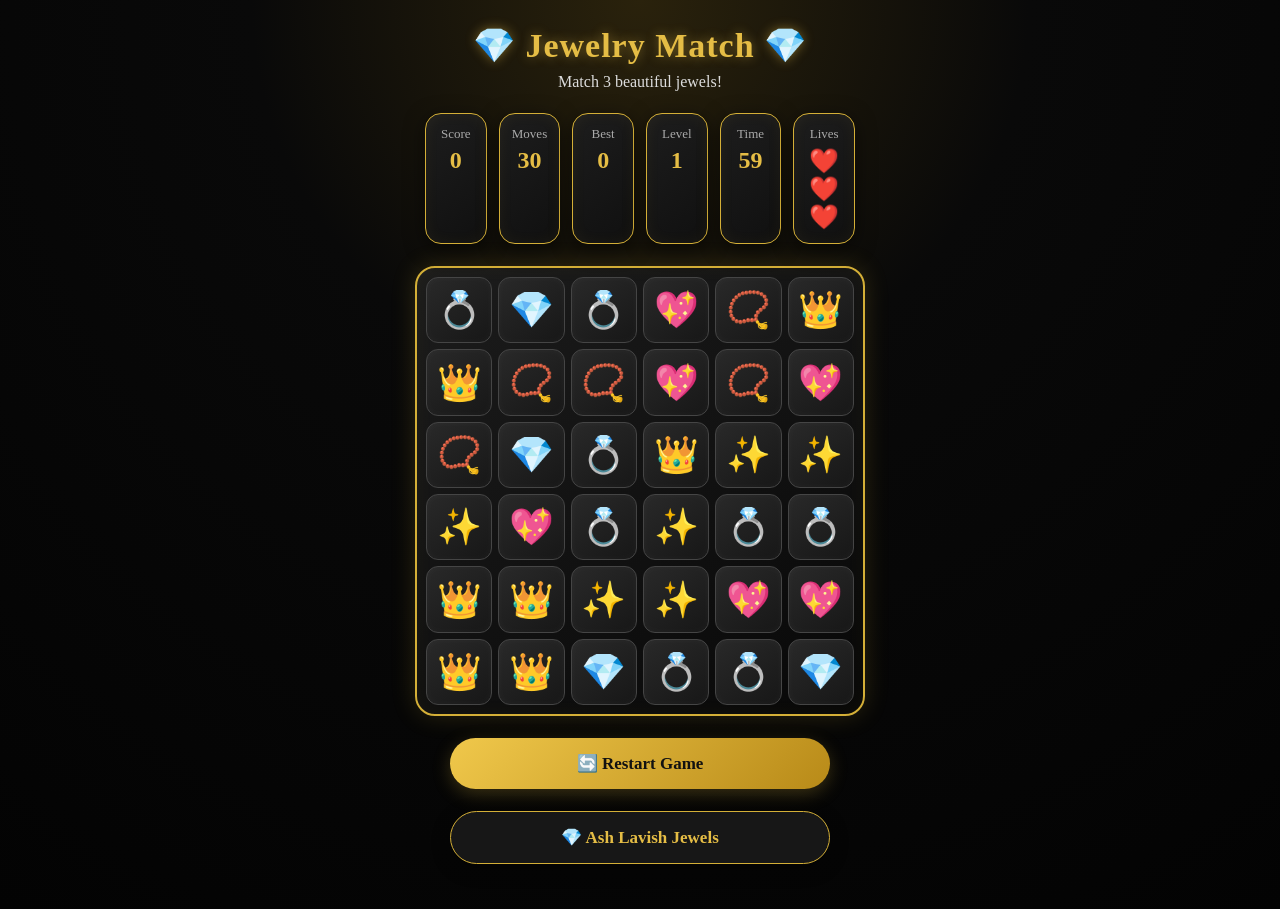
==== index.html @ 8ea7297c "Create index.html" ====
<!DOCTYPE html>
<html lang="en">
<head>
    <meta charset="UTF-8">
    <meta name="viewport" content="width=device-width, initial-scale=1.0">

    <title>Ash Lavish Jewels - Jewelry Match</title>

    <link rel="stylesheet" href="game.css">
</head>

<body>

    <div class="game-container">

        <h1>💎 Jewelry Match 💎</h1>

        <p class="subtitle">Match 3 beautiful jewels!</p>

        <div class="game-info">
            <div>
                <span>Score</span>
                <strong id="score">0</strong>
            </div>

            <div>
                <span>Moves</span>
                <strong id="moves">30</strong>
            </div>
            
            <div>
    <span>Best</span>
    <strong id="highScore">0</strong>
</div>

<div>
    <span>Level</span>
    <strong id="level">1</strong>
</div>

<div>
    <span>Time</span>
    <strong id="timer">60</strong>
</div>

<div>
    <span>Lives</span>
    <strong id="lives">❤️❤️❤️</strong>
</div>
        </div>

        <div id="gameBoard" class="game-board"></div>

        <button id="restartBtn" class="restart-btn">
            🔄 Restart Game
        </button>

        <button id="backBtn" class="back-btn">
            💎 Ash Lavish Jewels
        </button>

    </div>

    <script src="game.js"></script>

</body>
                  </html>
---- game.css ----
* {
    box-sizing: border-box;
    margin: 0;
    padding: 0;
}

body {
    min-height: 100vh;
    background:
        radial-gradient(circle at top, #2a220c 0%, #090909 35%, #030303 100%);
    color: #fff;
    font-family: Georgia, serif;
    text-align: center;
    overflow-x: hidden;
}

.game-container {
    width: 100%;
    max-width: 520px;
    margin: auto;
    padding: 25px 14px 45px;
}

/* TITLE */

h1 {
    color: #e5bd45;
    font-size: 34px;
    letter-spacing: 1px;
    text-shadow: 0 0 12px rgba(229, 189, 69, 0.45);
    margin-bottom: 8px;
}

.subtitle {
    color: #ddd;
    font-size: 16px;
    margin-bottom: 22px;
}

/* SCORE / MOVES */

.game-info {
    display: flex;
    justify-content: space-between;
    gap: 12px;
    margin: 0 auto 22px;
    max-width: 430px;
}

.game-info div {
    flex: 1;
    background: linear-gradient(145deg, #1d1d1d, #101010);
    border: 1px solid #d4af37;
    border-radius: 16px;
    padding: 12px 10px;
    box-shadow:
        0 5px 20px rgba(0, 0, 0, 0.5),
        inset 0 0 15px rgba(212, 175, 55, 0.06);
}

.game-info span {
    display: block;
    color: #aaa;
    font-size: 13px;
    margin-bottom: 5px;
}

.game-info strong {
    color: #e5bd45;
    font-size: 24px;
}

/* GAME BOARD */

.game-board {
    width: 100%;
    max-width: 450px;
    margin: auto;
    display: grid;
    grid-template-columns: repeat(6, 1fr);
    gap: 6px;
    padding: 9px;

    background: linear-gradient(145deg, #1c1c1c, #080808);

    border: 2px solid #d4af37;
    border-radius: 20px;

    box-shadow:
        0 0 25px rgba(212, 175, 55, 0.18),
        inset 0 0 20px rgba(212, 175, 55, 0.04);
}

/* JEWEL */

.jewel {
    aspect-ratio: 1 / 1;

    display: flex;
    align-items: center;
    justify-content: center;

    background: linear-gradient(145deg, #292929, #171717);

    border: 1px solid #454545;
    border-radius: 12px;

    font-size: clamp(24px, 7vw, 36px);

    cursor: pointer;
    user-select: none;

    transition:
        transform 0.18s ease,
        border 0.18s ease,
        box-shadow 0.18s ease,
        background 0.18s ease;

    box-shadow:
        inset 0 0 10px rgba(255, 255, 255, 0.03);
}

/* TAP EFFECT */

.jewel:active {
    transform: scale(0.82);
}

/* SELECTED JEWEL */

.jewel.selected {
    border: 2px solid #f7d96a;

    background: linear-gradient(145deg, #3b3012, #171717);

    transform: scale(0.91);

    box-shadow:
        0 0 12px rgba(247, 217, 106, 0.75),
        inset 0 0 12px rgba(247, 217, 106, 0.12);
}

/* MATCH ANIMATION */

.jewel.matching {
    animation: jewelMatch 0.45s ease forwards;
}

@keyframes jewelMatch {

    0% {
        transform: scale(1);
        opacity: 1;
    }

    40% {
        transform: scale(1.25) rotate(8deg);
    }

    100% {
        transform: scale(0);
        opacity: 0;
    }
}

/* BUTTONS */

.restart-btn,
.back-btn {
    width: 90%;
    max-width: 380px;

    padding: 15px;

    margin-top: 22px;

    border-radius: 30px;

    font-family: Georgia, serif;
    font-size: 17px;
    font-weight: bold;

    cursor: pointer;

    transition:
        transform 0.2s ease,
        box-shadow 0.2s ease;
}

.restart-btn {
    background: linear-gradient(135deg, #f0c84b, #b88a18);
    color: #111;
    border: none;

    box-shadow:
        0 5px 18px rgba(212, 175, 55, 0.25);
}

.back-btn {
    background: #171717;
    color: #e5bd45;

    border: 1px solid #d4af37;

    box-shadow:
        0 5px 18px rgba(0, 0, 0, 0.4);
}

.restart-btn:active,
.back-btn:active {
    transform: scale(0.96);
}

/* MOBILE */

@media (max-width: 380px) {

    .game-container {
        padding-left: 9px;
        padding-right: 9px;
    }

    h1 {
        font-size: 28px;
    }

    .subtitle {
        font-size: 14px;
    }

    .game-board {
        gap: 4px;
        padding: 6px;
        border-radius: 16px;
    }

    .jewel {
        border-radius: 9px;
    }

    .game-info div {
        padding: 9px 5px;
    }

    .game-info strong {
        font-size: 21px;
    }
}
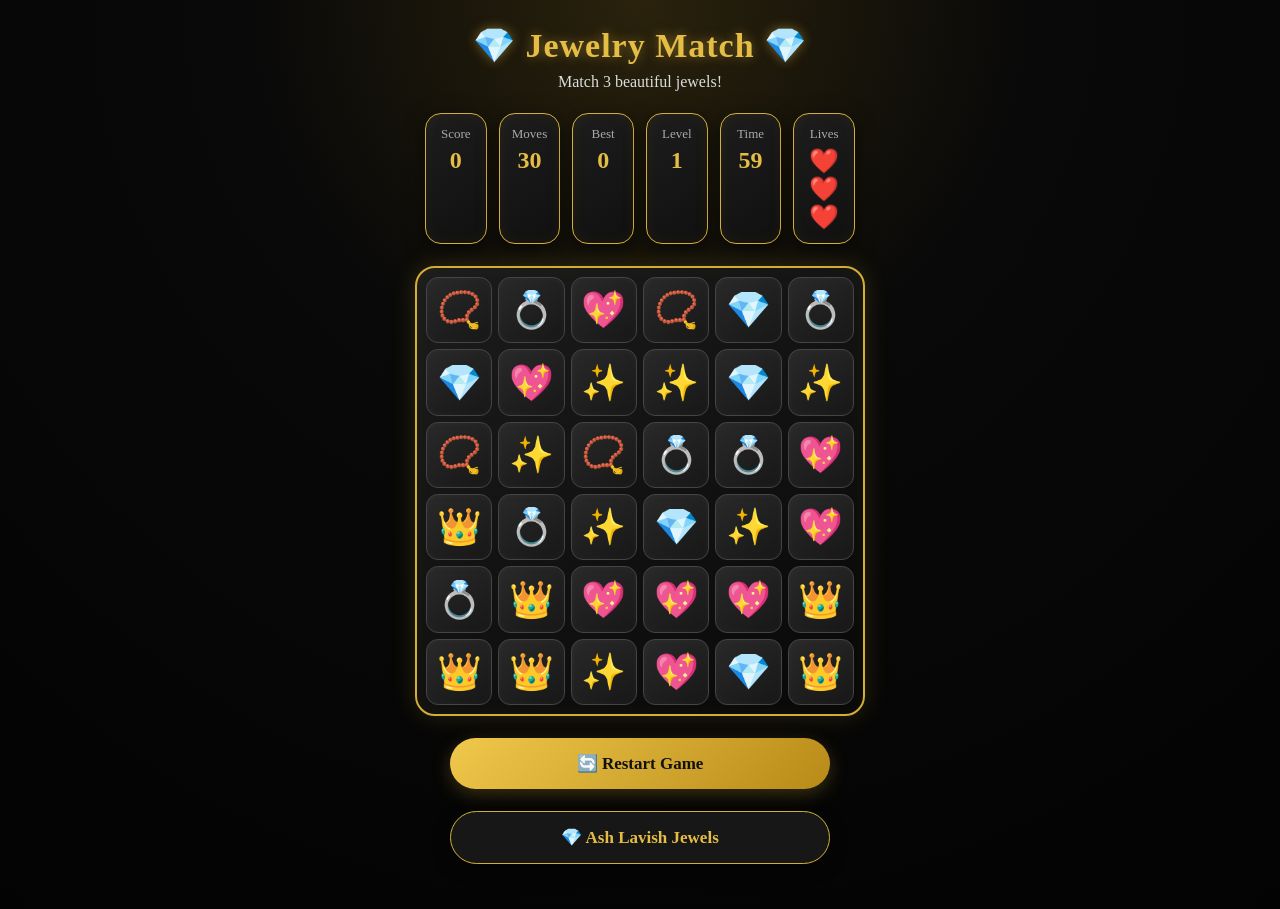
==== commit fd6ab0f4: "Update index.html" ====
--- a/index.html
+++ b/index.html
@@ -7,6 +7,7 @@
     <title>Ash Lavish Jewels - Jewelry Match</title>
 
     <link rel="stylesheet" href="game.css">
+    <link rel="manifest" href="manifest.json">
 </head>
 
 <body>
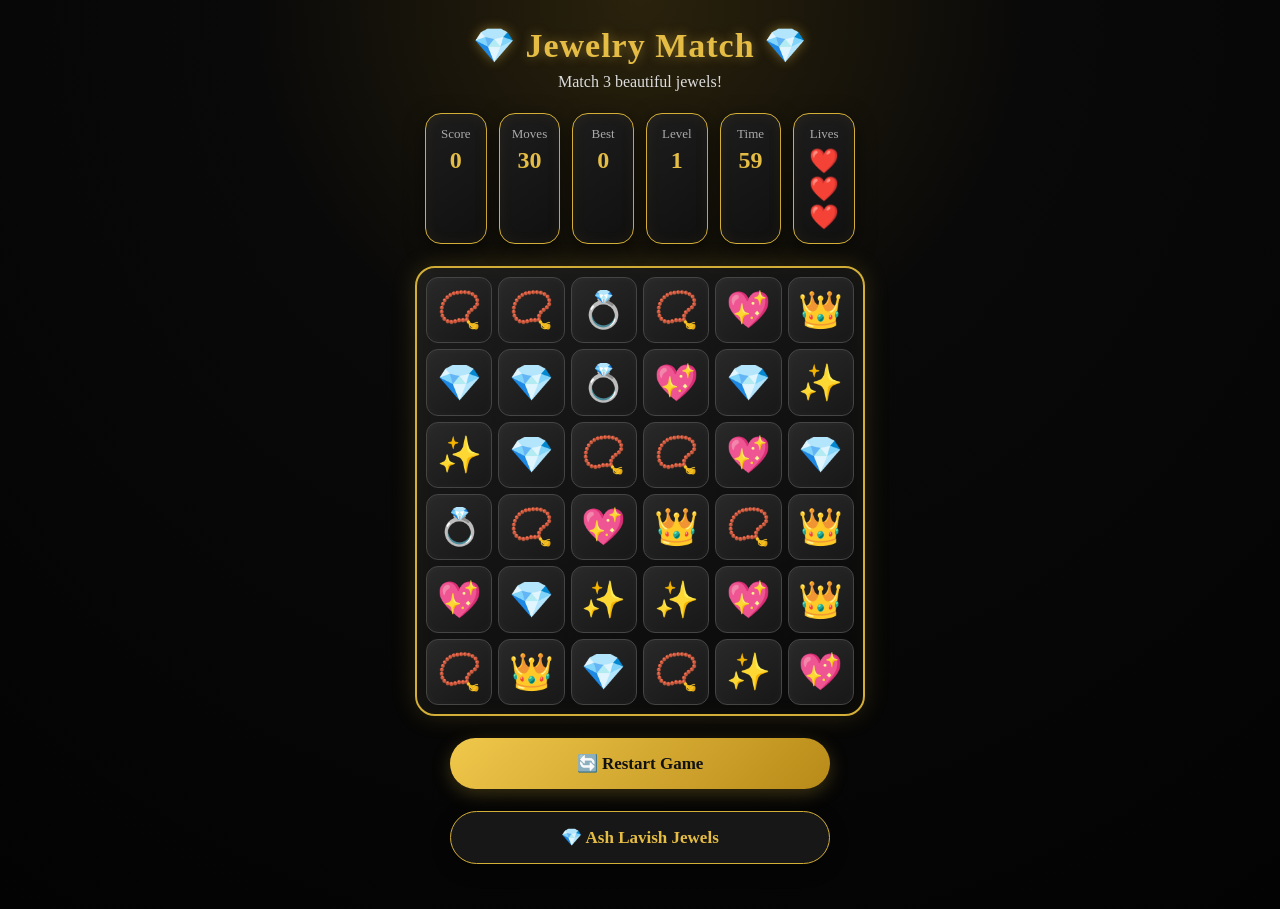
==== commit 3d8ede5d: "Update index.html" ====
--- a/index.html
+++ b/index.html
@@ -8,6 +8,7 @@
 
     <link rel="stylesheet" href="game.css">
     <link rel="manifest" href="manifest.json">
+    <meta name="theme-color" content="#d4af37">
 </head>
 
 <body>
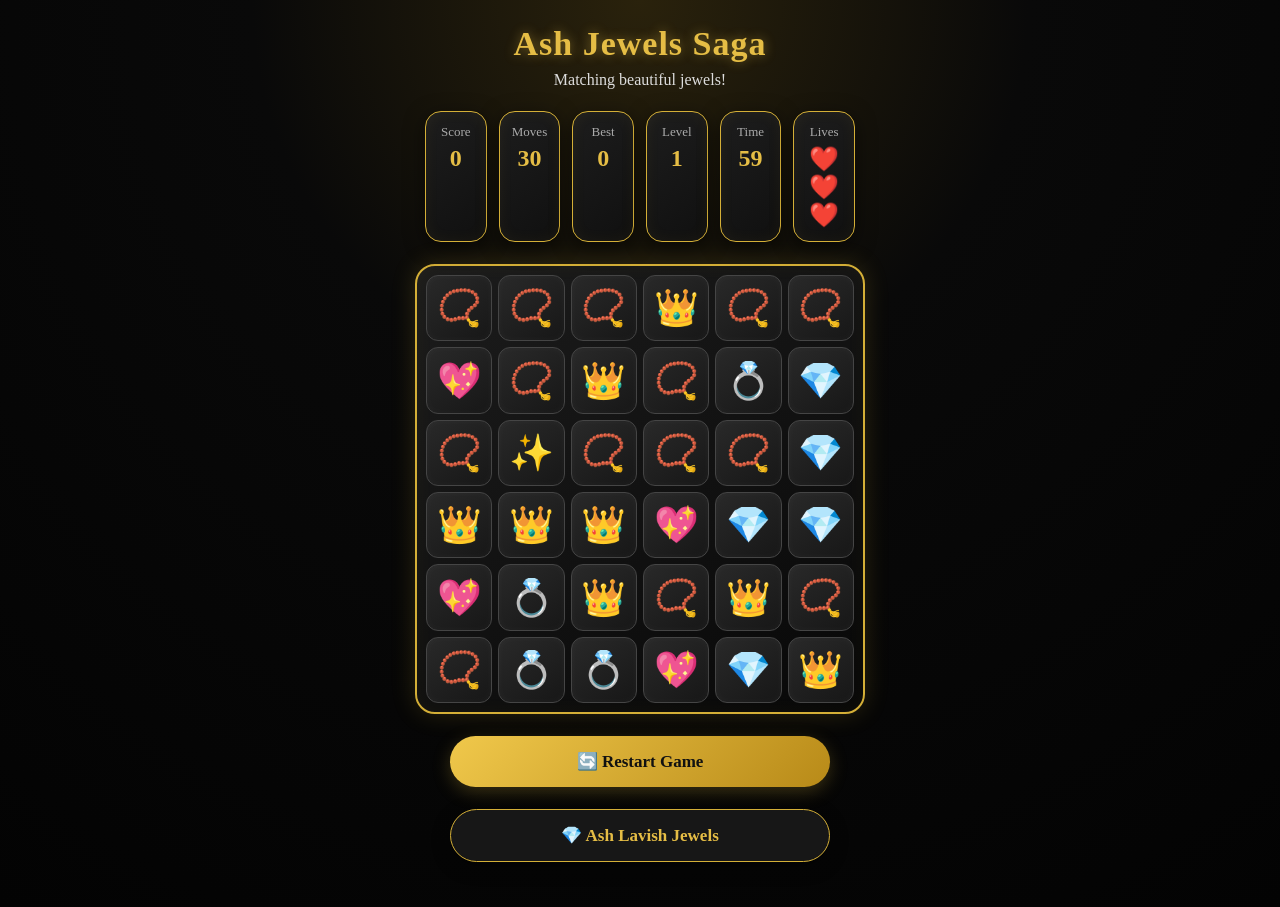
==== commit 4d5cd372: "Update index.html" ====
--- a/index.html
+++ b/index.html
@@ -15,9 +15,9 @@
 
     <div class="game-container">
 
-        <h1>💎 Jewelry Match 💎</h1>
+        <h1>Ash Jewels Saga</h1>
 
-        <p class="subtitle">Match 3 beautiful jewels!</p>
+        <p class="subtitle">Matching beautiful jewels!</p>
 
         <div class="game-info">
             <div>
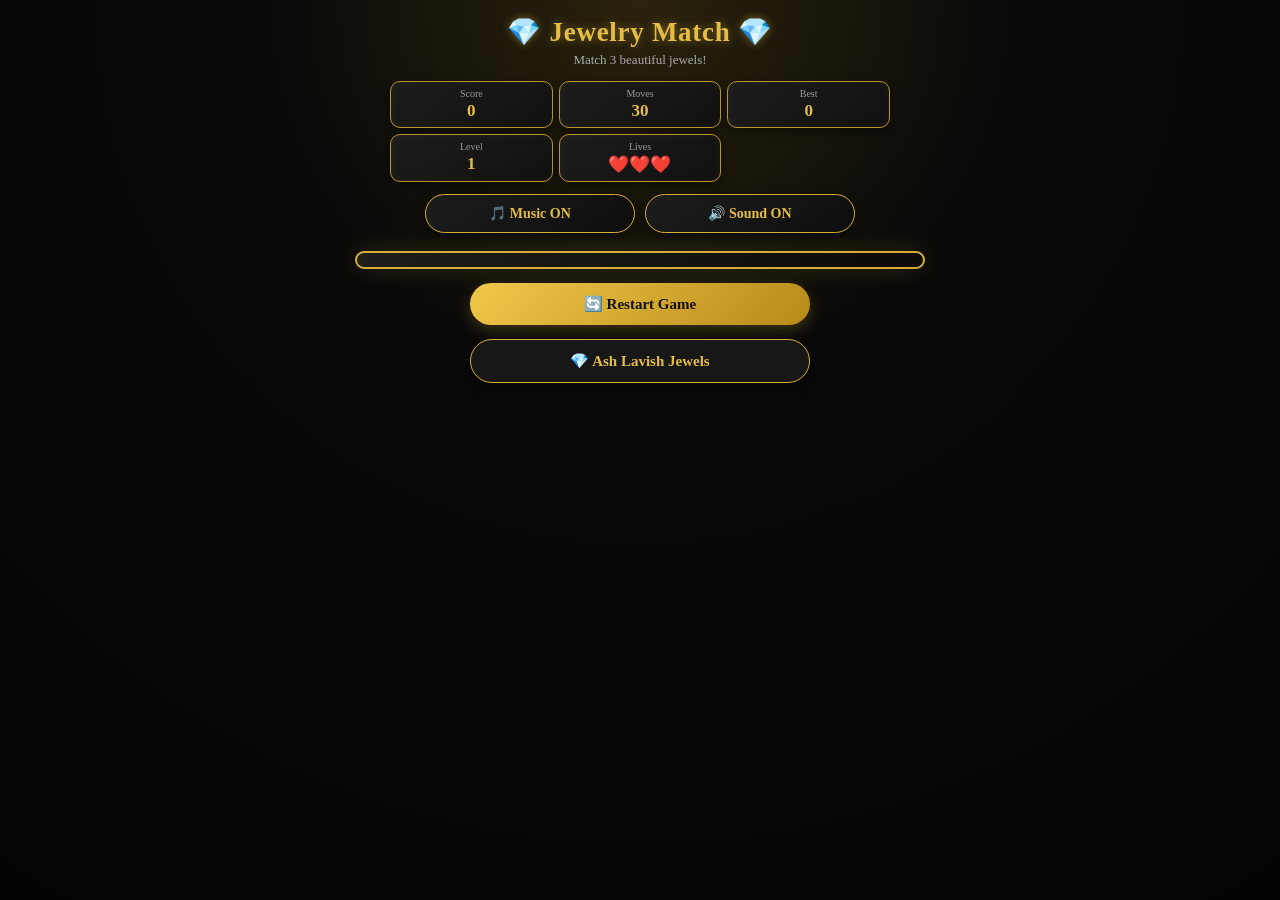
==== commit 8e7e7efe: "Update index.html" ====
--- a/index.html
+++ b/index.html
@@ -1,69 +1,147 @@
 <!DOCTYPE html>
 <html lang="en">
+
 <head>
     <meta charset="UTF-8">
-    <meta name="viewport" content="width=device-width, initial-scale=1.0">
+
+    <meta
+        name="viewport"
+        content="width=device-width, initial-scale=1.0"
+    >
 
     <title>Ash Lavish Jewels - Jewelry Match</title>
 
     <link rel="stylesheet" href="game.css">
-    <link rel="manifest" href="manifest.json">
-    <meta name="theme-color" content="#d4af37">
 </head>
 
 <body>
 
-    <div class="game-container">
+<div class="game-container">
 
-        <h1>Ash Jewels Saga</h1>
+    <h1>💎 Jewelry Match 💎</h1>
 
-        <p class="subtitle">Matching beautiful jewels!</p>
+    <p class="subtitle">
+        Match 3 beautiful jewels!
+    </p>
 
-        <div class="game-info">
-            <div>
-                <span>Score</span>
-                <strong id="score">0</strong>
-            </div>
 
-            <div>
-                <span>Moves</span>
-                <strong id="moves">30</strong>
-            </div>
-            
-            <div>
-    <span>Best</span>
-    <strong id="highScore">0</strong>
+    <div class="game-info">
+
+        <div>
+            <span>Score</span>
+            <strong id="score">0</strong>
+        </div>
+
+        <div>
+            <span>Moves</span>
+            <strong id="moves">30</strong>
+        </div>
+
+        <div>
+            <span>Best</span>
+            <strong id="highScore">0</strong>
+        </div>
+
+        <div>
+            <span>Level</span>
+            <strong id="level">1</strong>
+        </div>
+
+        <div>
+            <span>Lives</span>
+            <strong id="lives">❤️❤️❤️</strong>
+        </div>
+
+    </div>
+
+<div class="sound-controls">
+
+    <button id="musicBtn" class="sound-btn">
+        🎵 Music ON
+    </button>
+
+    <button id="soundBtn" class="sound-btn">
+        🔊 Sound ON
+    </button>
+
 </div>
 
-<div>
-    <span>Level</span>
-    <strong id="level">1</strong>
+    <div
+        id="gameBoard"
+        class="game-board"
+    ></div>
+
+
+    <button
+        id="restartBtn"
+        class="restart-btn"
+    >
+        🔄 Restart Game
+    </button>
+
+
+    <button
+        id="backBtn"
+        class="back-btn"
+    >
+        💎 Ash Lavish Jewels
+    </button>
+
 </div>
 
-<div>
-    <span>Time</span>
-    <strong id="timer">60</strong>
-</div>
 
-<div>
-    <span>Lives</span>
-    <strong id="lives">❤️❤️❤️</strong>
-</div>
-        </div>
+<!-- GAME MESSAGE -->
 
-        <div id="gameBoard" class="game-board"></div>
+<div
+    id="gameMessage"
+    class="game-message hidden"
+>
 
-        <button id="restartBtn" class="restart-btn">
-            🔄 Restart Game
-        </button>
+    <div class="message-box">
 
-        <button id="backBtn" class="back-btn">
-            💎 Ash Lavish Jewels
+        <div
+            id="messageTitle"
+            class="message-title"
+        ></div>
+
+        <div
+            id="messageText"
+            class="message-text"
+        ></div>
+
+        <button
+            id="playAgainBtn"
+            class="play-again-btn"
+        >
+            🔄 Play Again
         </button>
 
     </div>
 
-    <script src="game.js"></script>
+</div>
+
+<div id="gameMessage" class="game-message hidden">
+
+    <div class="message-box">
+
+        <div id="messageTitle" class="message-title">
+            💎 GAME OVER 💎
+        </div>
+
+        <div id="messageText" class="message-text">
+            Your Score: 0
+        </div>
+
+        <button
+            id="playAgainBtn"
+            class="play-again-btn"
+        >
+            🔄 Play Again
+        </button>
+
+    </div>
+</div>
+<script src="game.js"></script>
 
 </body>
-                  </html>
+            </html>
--- a/game.css
+++ b/game.css
@@ -6,109 +6,201 @@
 
 body {
     min-height: 100vh;
-    background:
-        radial-gradient(circle at top, #2a220c 0%, #090909 35%, #030303 100%);
+
+    background:
+        radial-gradient(
+            circle at top,
+            #2a220c 0%,
+            #090909 35%,
+            #030303 100%
+        );
+
     color: #fff;
+
     font-family: Georgia, serif;
+
     text-align: center;
+
     overflow-x: hidden;
 }
+
+
+/* =========================
+   GAME CONTAINER
+========================= */
 
 .game-container {
     width: 100%;
-    max-width: 520px;
+
+    max-width: 600px;
+
     margin: auto;
-    padding: 25px 14px 45px;
-}
-
-/* TITLE */
+
+    padding: 16px 10px 35px;
+}
+
+
+/* =========================
+   TITLE
+========================= */
 
 h1 {
     color: #e5bd45;
-    font-size: 34px;
-    letter-spacing: 1px;
-    text-shadow: 0 0 12px rgba(229, 189, 69, 0.45);
-    margin-bottom: 8px;
+
+    font-size: 27px;
+
+    letter-spacing: 0.7px;
+
+    text-shadow:
+        0 0 10px
+        rgba(229, 189, 69, 0.45);
+
+    margin-bottom: 4px;
 }
 
 .subtitle {
-    color: #ddd;
-    font-size: 16px;
-    margin-bottom: 22px;
-}
-
-/* SCORE / MOVES */
+    color: #aaa;
+
+    font-size: 13px;
+
+    margin-bottom: 13px;
+}
+
+
+/* =========================
+   GAME INFO
+========================= */
 
 .game-info {
-    display: flex;
-    justify-content: space-between;
-    gap: 12px;
-    margin: 0 auto 22px;
-    max-width: 430px;
+    display: grid;
+
+    grid-template-columns:
+        repeat(3, 1fr);
+
+    gap: 6px;
+
+    margin: 0 auto 12px;
+
+    width: 100%;
+
+    max-width: 500px;
 }
 
 .game-info div {
-    flex: 1;
-    background: linear-gradient(145deg, #1d1d1d, #101010);
-    border: 1px solid #d4af37;
-    border-radius: 16px;
-    padding: 12px 10px;
-    box-shadow:
-        0 5px 20px rgba(0, 0, 0, 0.5),
-        inset 0 0 15px rgba(212, 175, 55, 0.06);
+    background:
+        linear-gradient(
+            145deg,
+            #1d1d1d,
+            #101010
+        );
+
+    border: 1px solid #b9962e;
+
+    border-radius: 10px;
+
+    padding: 6px 4px;
+
+    box-shadow:
+        0 3px 10px
+        rgba(0, 0, 0, 0.45),
+
+        inset 0 0 10px
+        rgba(212, 175, 55, 0.05);
 }
 
 .game-info span {
     display: block;
-    color: #aaa;
-    font-size: 13px;
-    margin-bottom: 5px;
+
+    color: #999;
+
+    font-size: 10px;
+
+    margin-bottom: 2px;
 }
 
 .game-info strong {
     color: #e5bd45;
-    font-size: 24px;
-}
-
-/* GAME BOARD */
+
+    font-size: 17px;
+}
+
+
+/* =========================
+   GAME BOARD
+========================= */
 
 .game-board {
     width: 100%;
-    max-width: 450px;
+
+    max-width: 570px;
+
     margin: auto;
+
     display: grid;
-    grid-template-columns: repeat(6, 1fr);
-    gap: 6px;
-    padding: 9px;
-
-    background: linear-gradient(145deg, #1c1c1c, #080808);
+
+    grid-template-columns:
+        repeat(8, 1fr);
+
+    gap: 4px;
+
+    padding: 7px;
+
+    background:
+        linear-gradient(
+            145deg,
+            #1c1c1c,
+            #080808
+        );
 
     border: 2px solid #d4af37;
-    border-radius: 20px;
-
-    box-shadow:
-        0 0 25px rgba(212, 175, 55, 0.18),
-        inset 0 0 20px rgba(212, 175, 55, 0.04);
-}
-
-/* JEWEL */
+
+    border-radius: 17px;
+
+    box-shadow:
+        0 0 25px
+        rgba(212, 175, 55, 0.18),
+
+        inset 0 0 20px
+        rgba(212, 175, 55, 0.04);
+}
+
+
+/* =========================
+   JEWEL
+========================= */
 
 .jewel {
     aspect-ratio: 1 / 1;
 
     display: flex;
+
     align-items: center;
+
     justify-content: center;
 
-    background: linear-gradient(145deg, #292929, #171717);
-
-    border: 1px solid #454545;
-    border-radius: 12px;
-
-    font-size: clamp(24px, 7vw, 36px);
+    background:
+        linear-gradient(
+            145deg,
+            #292929,
+            #171717
+        );
+
+    border: 1px solid #414141;
+
+    border-radius: 8px;
+
+    font-size: clamp(
+        19px,
+        5vw,
+        29px
+    );
 
     cursor: pointer;
+
     user-select: none;
+
+    -webkit-tap-highlight-color:
+        transparent;
 
     transition:
         transform 0.18s ease,
@@ -117,67 +209,99 @@
         background 0.18s ease;
 
     box-shadow:
-        inset 0 0 10px rgba(255, 255, 255, 0.03);
-}
-
-/* TAP EFFECT */
+        inset 0 0 8px
+        rgba(255, 255, 255, 0.03);
+}
+
+
+/* =========================
+   TAP EFFECT
+========================= */
 
 .jewel:active {
-    transform: scale(0.82);
-}
-
-/* SELECTED JEWEL */
+    transform: scale(0.84);
+}
+
+
+/* =========================
+   SELECTED JEWEL
+========================= */
 
 .jewel.selected {
     border: 2px solid #f7d96a;
 
-    background: linear-gradient(145deg, #3b3012, #171717);
+    background:
+        linear-gradient(
+            145deg,
+            #3b3012,
+            #171717
+        );
 
     transform: scale(0.91);
 
     box-shadow:
-        0 0 12px rgba(247, 217, 106, 0.75),
-        inset 0 0 12px rgba(247, 217, 106, 0.12);
-}
-
-/* MATCH ANIMATION */
+        0 0 11px
+        rgba(247, 217, 106, 0.75),
+
+        inset 0 0 10px
+        rgba(247, 217, 106, 0.12);
+}
+
+
+/* =========================
+   MATCH ANIMATION
+========================= */
 
 .jewel.matching {
-    animation: jewelMatch 0.45s ease forwards;
+    animation:
+        jewelMatch
+        0.45s
+        ease
+        forwards;
 }
 
 @keyframes jewelMatch {
 
     0% {
         transform: scale(1);
+
         opacity: 1;
     }
 
     40% {
-        transform: scale(1.25) rotate(8deg);
+        transform:
+            scale(1.25)
+            rotate(8deg);
     }
 
     100% {
         transform: scale(0);
+
         opacity: 0;
     }
 }
 
-/* BUTTONS */
+
+/* =========================
+   BUTTONS
+========================= */
 
 .restart-btn,
 .back-btn {
-    width: 90%;
-    max-width: 380px;
-
-    padding: 15px;
-
-    margin-top: 22px;
-
-    border-radius: 30px;
+    width: 88%;
+
+    max-width: 340px;
+
+    padding: 12px;
+
+    margin-top: 14px;
+
+    border-radius: 25px;
 
     font-family: Georgia, serif;
-    font-size: 17px;
+
+    font-size: 15px;
+
     font-weight: bold;
 
     cursor: pointer;
@@ -188,22 +312,32 @@
 }
 
 .restart-btn {
-    background: linear-gradient(135deg, #f0c84b, #b88a18);
+    background:
+        linear-gradient(
+            135deg,
+            #f0c84b,
+            #b88a18
+        );
+
     color: #111;
+
     border: none;
 
     box-shadow:
-        0 5px 18px rgba(212, 175, 55, 0.25);
+        0 5px 15px
+        rgba(212, 175, 55, 0.25);
 }
 
 .back-btn {
     background: #171717;
+
     color: #e5bd45;
 
     border: 1px solid #d4af37;
 
     box-shadow:
-        0 5px 18px rgba(0, 0, 0, 0.4);
+        0 5px 15px
+        rgba(0, 0, 0, 0.4);
 }
 
 .restart-btn:active,
@@ -211,38 +345,435 @@
     transform: scale(0.96);
 }
 
-/* MOBILE */
+
+/* =========================
+   MOBILE
+========================= */
+
+@media (max-width: 480px) {
+
+    .game-container {
+        padding:
+            12px 7px 28px;
+    }
+
+    h1 {
+        font-size: 23px;
+    }
+
+    .subtitle {
+        font-size: 11px;
+
+        margin-bottom: 10px;
+    }
+
+    .game-info {
+        gap: 4px;
+
+        margin-bottom: 9px;
+    }
+
+    .game-info div {
+        padding: 5px 2px;
+
+        border-radius: 8px;
+    }
+
+    .game-info span {
+        font-size: 9px;
+    }
+
+    .game-info strong {
+        font-size: 15px;
+    }
+
+    .game-board {
+        gap: 3px;
+
+        padding: 5px;
+
+        border-radius: 14px;
+    }
+
+    .jewel {
+        border-radius: 6px;
+
+        font-size:
+            clamp(
+                17px,
+                5.2vw,
+                25px
+            );
+    }
+
+    .restart-btn,
+    .back-btn {
+        font-size: 14px;
+
+        padding: 11px;
+
+        margin-top: 11px;
+    }
+}
+
+
+/* =========================
+   VERY SMALL MOBILE
+========================= */
+
+@media (max-width: 360px) {
+
+    h1 {
+        font-size: 21px;
+    }
+
+    .game-info strong {
+        font-size: 14px;
+    }
+
+    .game-info span {
+        font-size: 8px;
+    }
+
+    .game-board {
+        gap: 2px;
+
+        padding: 4px;
+    }
+
+    .jewel {
+        border-radius: 5px;
+
+        font-size:
+            clamp(
+                15px,
+                5vw,
+                22px
+            );
+    }
+}
+
+/* =========================
+   GAME MESSAGE POPUP
+========================= */
+
+.game-message {
+    position: fixed;
+
+    inset: 0;
+
+    display: flex;
+
+    align-items: center;
+
+    justify-content: center;
+
+    background: rgba(0, 0, 0, 0.78);
+
+    z-index: 9999;
+
+    padding: 20px;
+
+    animation: popupBackground 0.25s ease;
+}
+
+.game-message.hidden {
+    display: none;
+}
+
+.message-box {
+    width: 90%;
+
+    max-width: 350px;
+
+    padding: 28px 20px;
+
+    background:
+        linear-gradient(
+            145deg,
+            #211b0b,
+            #0d0d0d
+        );
+
+    border: 2px solid #d4af37;
+
+    border-radius: 22px;
+
+    box-shadow:
+        0 0 35px
+        rgba(212, 175, 55, 0.35);
+
+    text-align: center;
+
+    animation: popupBox 0.3s ease;
+}
+
+.message-title {
+    color: #e5bd45;
+
+    font-size: 25px;
+
+    font-weight: bold;
+
+    margin-bottom: 12px;
+}
+
+.message-text {
+    color: #fff;
+
+    font-size: 17px;
+
+    line-height: 1.6;
+
+    margin-bottom: 20px;
+}
+
+.play-again-btn {
+    width: 85%;
+
+    padding: 13px;
+
+    border: none;
+
+    border-radius: 25px;
+
+    background:
+        linear-gradient(
+            135deg,
+            #f0c84b,
+            #b88a18
+        );
+
+    color: #111;
+
+    font-family: Georgia, serif;
+
+    font-size: 16px;
+
+    font-weight: bold;
+
+    cursor: pointer;
+}
+
+.play-again-btn:active {
+    transform: scale(0.96);
+}
+
+
+@keyframes popupBackground {
+
+    from {
+        opacity: 0;
+    }
+
+    to {
+        opacity: 1;
+    }
+}
+
+@keyframes popupBox {
+
+    from {
+        transform: scale(0.85);
+
+        opacity: 0;
+    }
+
+    to {
+        transform: scale(1);
+
+        opacity: 1;
+    }
+}
+
+/* =========================
+   ANIMATED GAME OVER POPUP
+========================= */
+
+.game-message {
+    position: fixed;
+    inset: 0;
+
+    display: flex;
+    align-items: center;
+    justify-content: center;
+
+    padding: 20px;
+
+    background: rgba(0, 0, 0, 0.78);
+
+    z-index: 9999;
+
+    animation: popupFade 0.3s ease;
+}
+
+.game-message.hidden {
+    display: none;
+}
+
+.message-box {
+    width: 90%;
+    max-width: 350px;
+
+    padding: 30px 20px;
+
+    background:
+        linear-gradient(
+            145deg,
+            #27200d,
+            #0b0b0b
+        );
+
+    border: 2px solid #d4af37;
+
+    border-radius: 24px;
+
+    text-align: center;
+
+    box-shadow:
+        0 0 35px
+        rgba(212, 175, 55, 0.4);
+
+    animation: popupScale 0.35s ease;
+}
+
+.message-title {
+    color: #e5bd45;
+
+    font-size: 26px;
+
+    font-weight: bold;
+
+    margin-bottom: 12px;
+
+    text-shadow:
+        0 0 12px
+        rgba(229, 189, 69, 0.5);
+}
+
+.message-text {
+    color: white;
+
+    font-size: 17px;
+
+    margin-bottom: 22px;
+}
+
+.play-again-btn {
+    width: 85%;
+
+    padding: 14px;
+
+    border: none;
+
+    border-radius: 30px;
+
+    background:
+        linear-gradient(
+            135deg,
+            #f0c84b,
+            #b88a18
+        );
+
+    color: #111;
+
+    font-family: Georgia, serif;
+
+    font-size: 17px;
+
+    font-weight: bold;
+
+    cursor: pointer;
+
+    box-shadow:
+        0 5px 18px
+        rgba(212, 175, 55, 0.3);
+}
+
+.play-again-btn:active {
+    transform: scale(0.96);
+}
+
+
+@keyframes popupFade {
+
+    from {
+        opacity: 0;
+    }
+
+    to {
+        opacity: 1;
+    }
+}
+
+
+@keyframes popupScale {
+
+    from {
+        transform: scale(0.7);
+        opacity: 0;
+    }
+
+    to {
+        transform: scale(1);
+        opacity: 1;
+    }
+}
+
+/* =========================
+   SOUND CONTROLS
+========================= */
+
+.sound-controls {
+    display: flex;
+    justify-content: center;
+    gap: 10px;
+    margin: 0 auto 18px;
+    width: 100%;
+    max-width: 430px;
+}
+
+.sound-btn {
+    flex: 1;
+    padding: 10px 8px;
+
+    background: linear-gradient(
+        145deg,
+        #1d1d1d,
+        #0d0d0d
+    );
+
+    color: #e5bd45;
+
+    border: 1px solid #d4af37;
+    border-radius: 20px;
+
+    font-family: Georgia, serif;
+    font-size: 14px;
+    font-weight: bold;
+
+    cursor: pointer;
+
+    box-shadow:
+        0 4px 12px rgba(0,0,0,0.4);
+
+    transition:
+        transform 0.2s ease,
+        background 0.2s ease;
+}
+
+.sound-btn:active {
+    transform: scale(0.95);
+}
 
 @media (max-width: 380px) {
 
-    .game-container {
-        padding-left: 9px;
-        padding-right: 9px;
-    }
-
-    h1 {
-        font-size: 28px;
-    }
-
-    .subtitle {
-        font-size: 14px;
-    }
-
-    .game-board {
-        gap: 4px;
-        padding: 6px;
-        border-radius: 16px;
-    }
-
-    .jewel {
-        border-radius: 9px;
-    }
-
-    .game-info div {
+    .sound-btn {
+        font-size: 12px;
         padding: 9px 5px;
     }
 
-    .game-info strong {
-        font-size: 21px;
-    }
-}+    .sound-controls {
+        gap: 7px;
+    }
+    }
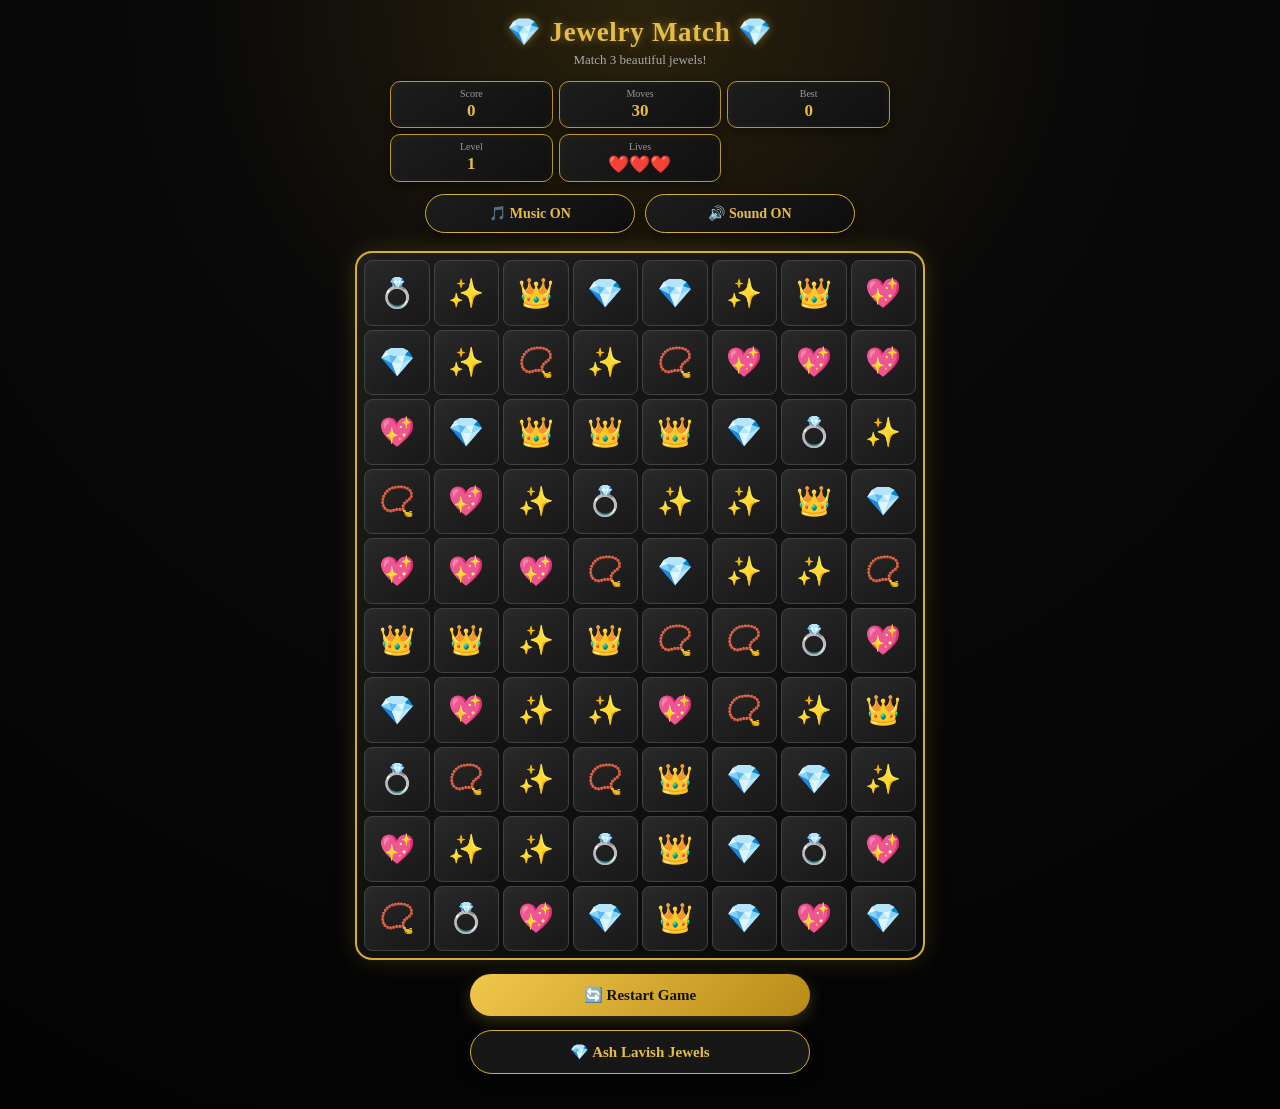
==== commit add99e05: "Update index.html" ====
--- a/index.html
+++ b/index.html
@@ -92,34 +92,6 @@
 
 <!-- GAME MESSAGE -->
 
-<div
-    id="gameMessage"
-    class="game-message hidden"
->
-
-    <div class="message-box">
-
-        <div
-            id="messageTitle"
-            class="message-title"
-        ></div>
-
-        <div
-            id="messageText"
-            class="message-text"
-        ></div>
-
-        <button
-            id="playAgainBtn"
-            class="play-again-btn"
-        >
-            🔄 Play Again
-        </button>
-
-    </div>
-
-</div>
-
 <div id="gameMessage" class="game-message hidden">
 
     <div class="message-box">
